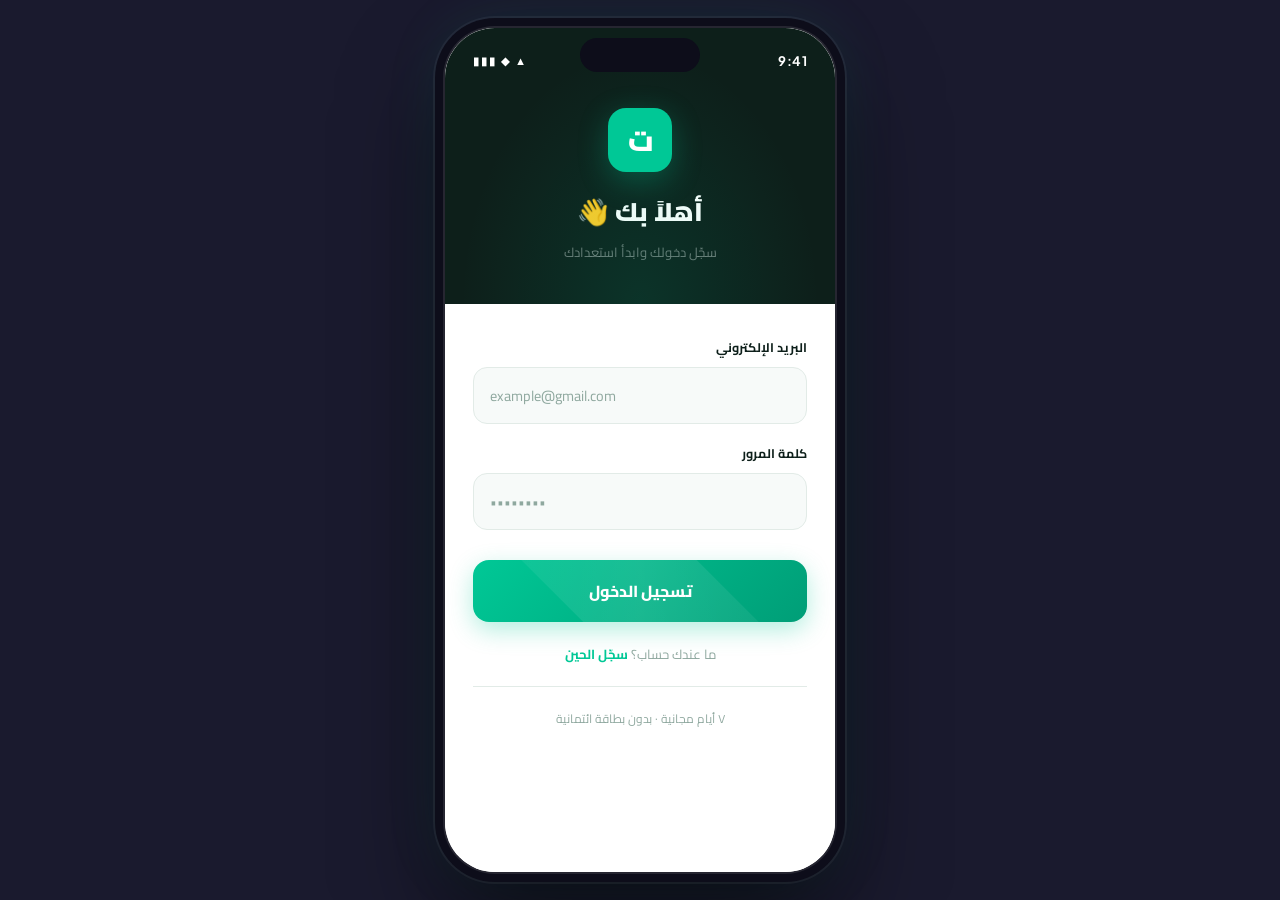
==== login.html @ 350758dd "Initial commit - Tahsili App Prototype" ====
<!DOCTYPE html>
<html lang="ar" dir="rtl">
<head>
<meta charset="UTF-8">
<meta name="viewport" content="width=device-width, initial-scale=1.0, maximum-scale=1.0">
<title>تحصيلي — UI Prototype</title>
<link href="https://fonts.googleapis.com/css2?family=Cairo:wght@300;400;500;600;700;800;900&family=Plus+Jakarta+Sans:wght@500;600;700;800&display=swap" rel="stylesheet">
<link rel="stylesheet" href="style.css">
</head>
<body>
<div class="phone-frame">
  <div class="dynamic-island"></div>
  <!-- ════════ SCREEN: LOGIN ════════ -->
  <div class="screen active" id="login">
    <div class="status-bar dark">
      <span class="status-time">9:41</span>
      <span class="status-icons">▲ ◆ ▮▮▮</span>
    </div>
    <div class="screen-body" style="padding-top:0;">
      <div class="login-top">
        <div class="login-icon">ت</div>
        <div class="login-title">أهلاً بك 👋</div>
        <div class="login-sub">سجّل دخولك وابدأ استعدادك</div>
      </div>
      <div class="login-form">
        <div class="form-group">
          <label class="form-label">البريد الإلكتروني</label>
          <input class="form-input" type="email" placeholder="example@gmail.com" dir="ltr">
        </div>
        <div class="form-group">
          <label class="form-label">كلمة المرور</label>
          <input class="form-input" type="password" placeholder="••••••••" dir="ltr">
        </div>
        <button class="btn-main" onclick="handleLogin()">تسجيل الدخول</button>
        <div class="login-switch">
          ما عندك حساب؟ <a onclick="goTo('onboarding')">سجّل الحين</a>
        </div>
        <div class="divider"></div>
        <div style="text-align:center; font-size:0.75rem; color:var(--ink-l);">
          ٧ أيام مجانية · بدون بطاقة ائتمانية
        </div>
      </div>
    </div>
  </div>
</div>
<script src="app.js"></script>
</body>
</html>
---- style.css ----
/* ══════════════════════════════
   VARIABLES & RESET
══════════════════════════════ */
:root {
  --g:      #00C896;
  --g-dark: #009E77;
  --g-lt:   #E6FAF5;
  --g-mid:  #B3F0E0;
  --ink:    #0D1F1A;
  --ink-m:  #3D5A52;
  --ink-l:  #8FA89F;
  --white:  #FFFFFF;
  --bg:     #F7FAF9;
  --card:   #FFFFFF;
  --border: #E2EBE7;
  --gray:   #F0F4F2;
  --red:    #FF3B30;
  --red-lt: #FFF0EF;
  --orange: #FF9500;
}

*, *::before, *::after { margin:0; padding:0; box-sizing:border-box; -webkit-tap-highlight-color: transparent; }

body {
  font-family: 'Cairo', sans-serif;
  background: #1a1a2e;
  display: flex;
  align-items: center;
  justify-content: center;
  min-height: 100vh;
  padding: 20px;
}

/* ══════════════════════════════
   PHONE FRAME
══════════════════════════════ */
.phone-frame {
  width: 390px;
  height: 844px;
  background: var(--white);
  border-radius: 50px;
  overflow: hidden;
  position: relative;
  box-shadow:
    0 0 0 2px rgba(255,255,255,0.1),
    0 0 0 10px #0d0d1a,
    0 0 0 12px rgba(255,255,255,0.05),
    0 50px 100px rgba(0,0,0,0.6),
    0 0 60px rgba(0,200,150,0.15);
}

/* Status bar */
.status-bar {
  height: 50px;
  background: transparent;
  display: flex;
  align-items: center;
  justify-content: space-between;
  padding: 14px 28px 0;
  position: absolute;
  top: 0; left: 0; right: 0;
  z-index: 100;
}

.status-bar.dark .status-time,
.status-bar.dark .status-icons { color: white; }

.status-bar.light .status-time,
.status-bar.light .status-icons { color: var(--ink); }

.status-time {
  font-family: 'Plus Jakarta Sans', sans-serif;
  font-size: 0.82rem;
  font-weight: 700;
  letter-spacing: 0.5px;
}

.status-icons {
  font-size: 0.7rem;
  font-weight: 600;
  letter-spacing: 2px;
}

/* Dynamic island */
.dynamic-island {
  width: 120px; height: 34px;
  background: #0d0d1a;
  border-radius: 20px;
  position: absolute;
  top: 10px; left: 50%; transform: translateX(-50%);
  z-index: 101;
}

/* ══════════════════════════════
   SCREEN SYSTEM
══════════════════════════════ */
.screen {
  position: absolute;
  inset: 0;
  display: none;
  flex-direction: column;
  opacity: 0;
  transition: opacity 0.3s ease;
  overflow: hidden;
}

.screen.active {
  display: flex;
  opacity: 1;
}

.screen-body {
  flex: 1;
  overflow-y: auto;
  overflow-x: hidden;
  scrollbar-width: none;
  -ms-overflow-style: none;
  padding: 50px 0 100px;
}

.screen-body::-webkit-scrollbar { display: none; }

/* ══════════════════════════════
   SCREEN 1: SPLASH
══════════════════════════════ */
#splash {
  background: var(--ink);
  align-items: center;
  justify-content: center;
}

#splash .status-bar { background: transparent; }

.splash-orb {
  position: absolute;
  width: 400px; height: 400px;
  border-radius: 50%;
  background: radial-gradient(circle, rgba(0,200,150,0.15) 0%, transparent 65%);
  top: 50%; left: 50%;
  transform: translate(-50%, -50%);
  animation: orbPulse 3s ease-in-out infinite;
}

@keyframes orbPulse {
  0%,100% { transform: translate(-50%,-50%) scale(1); }
  50% { transform: translate(-50%,-50%) scale(1.15); }
}

.splash-dots {
  position: absolute; inset: 0;
  background-image: radial-gradient(rgba(0,200,150,0.06) 1px, transparent 1px);
  background-size: 24px 24px;
}

.splash-content {
  position: relative;
  z-index: 2;
  text-align: center;
  animation: splashIn 1s cubic-bezier(.16,1,.3,1) both;
}

@keyframes splashIn {
  from { opacity:0; transform: translateY(30px) scale(0.9); }
  to   { opacity:1; transform: translateY(0) scale(1); }
}

.splash-icon {
  width: 100px; height: 100px;
  background: var(--g);
  border-radius: 28px;
  display: flex; align-items: center; justify-content: center;
  margin: 0 auto 28px;
  font-size: 3rem; font-weight: 900; color: white;
  box-shadow: 0 0 60px rgba(0,200,150,0.4), 0 20px 40px rgba(0,0,0,0.3);
  position: relative;
}

.splash-icon::before {
  content:'';
  position:absolute; inset:0; border-radius:28px;
  background: linear-gradient(145deg, rgba(255,255,255,0.25) 0%, transparent 50%);
}

.splash-name {
  font-size: 4rem; font-weight: 900; color: white; line-height: 1;
  margin-bottom: 6px; letter-spacing: -1px;
}

.splash-name em { color: var(--g); font-style: normal; }

.splash-en {
  font-family: 'Plus Jakarta Sans', sans-serif;
  font-size: 0.72rem; letter-spacing: 6px;
  color: rgba(255,255,255,0.25); font-weight: 600;
  margin-bottom: 48px;
}

.splash-loader {
  width: 48px; height: 3px;
  background: rgba(255,255,255,0.1);
  border-radius: 2px;
  margin: 0 auto;
  overflow: hidden;
}

.splash-loader-fill {
  height: 100%; background: var(--g); border-radius: 2px;
  animation: load 2s ease forwards;
}

@keyframes load {
  from { width: 0; }
  to   { width: 100%; }
}

/* ══════════════════════════════
   SCREEN 2: LOGIN
══════════════════════════════ */
#login { background: var(--white); }

.login-top {
  background: var(--ink);
  padding: 80px 32px 40px;
  text-align: center;
  position: relative;
  overflow: hidden;
}

.login-top::before {
  content:'';
  position:absolute; inset:0;
  background: radial-gradient(ellipse at 50% 100%, rgba(0,200,150,0.12) 0%, transparent 65%);
}

.login-icon {
  width: 64px; height: 64px;
  background: var(--g);
  border-radius: 18px;
  display: flex; align-items: center; justify-content: center;
  margin: 0 auto 16px;
  font-size: 1.8rem; font-weight: 900; color: white;
  position: relative;
  box-shadow: 0 8px 30px rgba(0,200,150,0.3);
}

.login-title { font-size: 1.6rem; font-weight: 900; color: white; margin-bottom: 4px; }
.login-sub { font-size: 0.82rem; color: rgba(255,255,255,0.4); font-weight: 400; }

.login-form { padding: 32px 28px; }

.form-group { margin-bottom: 18px; }

.form-label {
  font-size: 0.78rem; font-weight: 700; color: var(--ink);
  display: block; margin-bottom: 8px;
}

.form-input {
  width: 100%;
  padding: 14px 16px;
  border: 1.5px solid var(--border);
  border-radius: 14px;
  font-family: 'Cairo', sans-serif;
  font-size: 0.9rem;
  color: var(--ink);
  background: var(--bg);
  transition: border-color 0.2s;
  outline: none;
}

.form-input:focus { border-color: var(--g); background: white; }
.form-input::placeholder { color: var(--ink-l); }

.btn-main {
  width: 100%;
  padding: 16px;
  background: linear-gradient(135deg, var(--g) 0%, var(--g-dark) 100%);
  color: white;
  border: none;
  border-radius: 16px;
  font-family: 'Cairo', sans-serif;
  font-size: 1rem;
  font-weight: 800;
  cursor: pointer;
  margin-top: 12px;
  position: relative;
  overflow: hidden;
  box-shadow: 0 8px 25px rgba(0, 200, 150, 0.3);
  transition: all 0.3s cubic-bezier(0.175, 0.885, 0.32, 1.275);
}

.btn-main::after {
  content: '';
  position: absolute;
  top: -50%; left: -50%;
  width: 200%; height: 200%;
  background: linear-gradient(45deg, transparent, rgba(255,255,255,0.1), transparent);
  transform: rotate(45deg);
  transition: 0.5s;
}

.btn-main:hover {
  transform: translateY(-2px);
  box-shadow: 0 12px 30px rgba(0, 200, 150, 0.4);
}

.btn-main:hover::after {
  left: 120%;
}

.btn-main:active {
  transform: scale(0.96);
  box-shadow: 0 4px 15px rgba(0, 200, 150, 0.2);
}

.login-switch {
  text-align: center;
  margin-top: 20px;
  font-size: 0.82rem;
  color: var(--ink-l);
}

.login-switch a {
  color: var(--g);
  font-weight: 700;
  text-decoration: none;
  cursor: pointer;
}

/* ══════════════════════════════
   SCREEN 3: ONBOARDING
══════════════════════════════ */
#onboarding { background: var(--white); }

.ob-header {
  padding: 60px 28px 28px;
}

.ob-progress {
  display: flex; gap: 6px; margin-bottom: 32px;
}

.ob-prog-dot {
  height: 4px; border-radius: 2px; flex: 1;
  background: var(--border);
  transition: background 0.3s;
}

.ob-prog-dot.done { background: var(--g); }
.ob-prog-dot.active { background: var(--g); opacity: 0.5; }

.ob-step-label {
  font-family: 'Plus Jakarta Sans', sans-serif;
  font-size: 0.65rem; letter-spacing: 3px;
  color: var(--g); font-weight: 700; margin-bottom: 8px;
}

.ob-step-title {
  font-size: 1.6rem; font-weight: 900; color: var(--ink); line-height: 1.2;
}

.ob-body { padding: 0 28px 100px; }

.ob-option {
  background: var(--bg);
  border-radius: 16px;
  padding: 16px 20px;
  margin-bottom: 12px;
  display: flex; align-items: center; gap: 14px;
  border: 2px solid transparent;
  cursor: pointer;
  transition: all 0.2s;
}

.ob-option:hover { border-color: var(--g-mid); }

.ob-option.selected {
  background: var(--g-lt);
  border-color: var(--g);
}

.ob-option-radio {
  width: 22px; height: 22px;
  border-radius: 50%;
  border: 2px solid var(--border);
  flex-shrink: 0;
  display: flex; align-items: center; justify-content: center;
  transition: all 0.2s;
}

.ob-option.selected .ob-option-radio {
  background: var(--g);
  border-color: var(--g);
}

.ob-option.selected .ob-option-radio::after {
  content: '✓';
  color: white;
  font-size: 0.65rem;
  font-weight: 900;
}

.ob-option-text { flex: 1; }

.ob-option-main {
  font-size: 0.95rem; font-weight: 700; color: var(--ink);
}

.ob-option-sub {
  font-size: 0.75rem; color: var(--ink-l); font-weight: 400; margin-top: 2px;
}

.ob-option.selected .ob-option-main { color: var(--g-dark); }

.ob-option.disabled {
  opacity: 0.8;
  cursor: not-allowed;
  background: #f5f5f5;
  border-color: #eee;
  pointer-events: none;
}

.ob-option.disabled .ob-option-main {
  color: #888;
  display: flex;
  align-items: center;
  gap: 8px;
}

.ob-option.disabled .ob-option-sub {
  color: #aaa;
}

.ob-option.disabled .ob-option-radio {
  background: #eee;
  border-color: #ddd;
}

.coming-badge {
  font-size: 0.65rem;
  background: #eee;
  color: #888;
  padding: 2px 8px;
  border-radius: 6px;
  font-weight: 700;
}

/* Date input */
.date-input {
  width: 100%;
  padding: 16px 20px;
  border: 2px solid var(--border);
  border-radius: 16px;
  font-family: 'Cairo', sans-serif;
  font-size: 1rem;
  color: var(--ink);
  background: var(--bg);
  outline: none;
  margin-bottom: 12px;
}

.date-input:focus { border-color: var(--g); background: white; }

/* Questions slider */
.slider-wrap { padding: 8px 0; }

.slider-value {
  text-align: center; margin-bottom: 16px;
}

.slider-num {
  font-size: 3rem; font-weight: 900; color: var(--g); line-height: 1;
}

.slider-label { font-size: 0.8rem; color: var(--ink-l); margin-top: 4px; }

input[type=range] {
  width: 100%;
  -webkit-appearance: none;
  height: 6px;
  border-radius: 3px;
  background: var(--border);
  outline: none;
}

input[type=range]::-webkit-slider-thumb {
  -webkit-appearance: none;
  width: 26px; height: 26px;
  border-radius: 50%;
  background: var(--g);
  cursor: pointer;
  border: 3px solid white;
  box-shadow: 0 4px 12px rgba(0,200,150,0.4);
}

.slider-hints {
  display: flex; justify-content: space-between;
  margin-top: 10px;
  font-size: 0.7rem; color: var(--ink-l);
}

/* Time picker */
.time-options {
  display: grid; grid-template-columns: 1fr 1fr;
  gap: 10px;
}

.time-opt {
  background: var(--bg);
  border-radius: 14px;
  padding: 14px;
  text-align: center;
  border: 2px solid transparent;
  cursor: pointer;
  transition: all 0.2s;
}

.time-opt.selected {
  background: var(--g-lt);
  border-color: var(--g);
}

.time-opt-time {
  font-size: 1.1rem; font-weight: 800; color: var(--ink);
}

.time-opt.selected .time-opt-time { color: var(--g-dark); }

.time-opt-label {
  font-size: 0.7rem; color: var(--ink-l); margin-top: 2px;
}

/* OB Footer */
.ob-footer {
  position: absolute;
  bottom: 0; left: 0; right: 0;
  padding: 16px 28px 32px;
  background: white;
  border-top: 1px solid var(--border);
}

.ob-footer-btns { display: flex; gap: 12px; }

.btn-back {
  padding: 14px 20px;
  background: transparent;
  border: 1.5px solid var(--border);
  border-radius: 14px;
  font-family: 'Cairo', sans-serif;
  font-size: 0.9rem;
  font-weight: 700;
  color: var(--ink-m);
  cursor: pointer;
  transition: all 0.2s;
}

.btn-next {
  flex: 1;
  padding: 14px;
  background: var(--g);
  border: none;
  border-radius: 14px;
  font-family: 'Cairo', sans-serif;
  font-size: 0.95rem;
  font-weight: 800;
  color: white;
  cursor: pointer;
  box-shadow: 0 6px 20px rgba(0,200,150,0.3);
  transition: all 0.2s;
}

.btn-next:active { transform: scale(0.98); }

/* ══════════════════════════════
   SCREEN 4: HOME
══════════════════════════════ */
#home { background: var(--bg); }

.home-header {
  background: var(--ink);
  padding: 60px 24px 24px;
  position: relative;
  overflow: hidden;
}

.home-header::before {
  content:'';
  position:absolute; inset:0;
  background: radial-gradient(ellipse at 80% 50%, rgba(0,200,150,0.1) 0%, transparent 65%);
}

.home-header-top {
  display: flex; align-items: center; justify-content: space-between;
  position: relative;
}

.home-greeting { font-size: 0.75rem; color: rgba(255,255,255,0.4); margin-bottom: 2px; }
.home-name { font-size: 1.1rem; font-weight: 800; color: white; }

.home-avatar {
  width: 40px; height: 40px;
  border-radius: 50%;
  background: var(--g);
  display: flex; align-items: center; justify-content: center;
  font-size: 0.85rem; font-weight: 800; color: white;
  box-shadow: 0 4px 12px rgba(0,200,150,0.3);
}

.home-countdown {
  margin-top: 20px;
  background: rgba(255,255,255,0.06);
  border: 1px solid rgba(255,255,255,0.08);
  border-radius: 20px;
  padding: 20px;
  display: flex; align-items: center; justify-content: space-between;
  position: relative;
}

.hc-left {}
.hc-days { font-size: 3.5rem; font-weight: 900; color: var(--g); line-height: 1; }
.hc-label { font-size: 0.75rem; color: rgba(255,255,255,0.4); margin-top: 2px; }

.hc-right { text-align: left; }
.hc-subject { font-size: 0.7rem; color: rgba(255,255,255,0.3); margin-bottom: 4px; }
.hc-subject-name { font-size: 0.9rem; font-weight: 800; color: white; }

.home-body { padding: 20px 20px 100px; }

.section-hd {
  font-size: 0.82rem; font-weight: 800; color: var(--ink);
  margin-bottom: 14px; margin-top: 8px;
}

/* Streak */
.streak-bar {
  background: white;
  border-radius: 16px;
  padding: 16px 20px;
  display: flex; align-items: center; gap: 14px;
  margin-bottom: 16px;
  border: 1px solid var(--border);
}

.streak-fire { font-size: 1.6rem; }

.streak-info { flex: 1; }
.streak-num { font-size: 1.2rem; font-weight: 900; color: var(--orange); }
.streak-label { font-size: 0.72rem; color: var(--ink-l); }

.streak-days {
  display: flex; gap: 6px;
}

.streak-day {
  width: 28px; height: 28px;
  border-radius: 8px;
  background: var(--bg);
  display: flex; align-items: center; justify-content: center;
  font-size: 0.55rem; font-weight: 700; color: var(--ink-l);
}

.streak-day.done { background: var(--g); color: white; }
.streak-day.today { background: var(--g-lt); border: 1.5px solid var(--g); color: var(--g-dark); }

/* Task card */
.task-card {
  background: white;
  border-radius: 20px;
  padding: 20px;
  margin-bottom: 14px;
  border: 1px solid var(--border);
}

.task-header {
  display: flex; align-items: center; justify-content: space-between;
  margin-bottom: 14px;
}

.task-title { font-size: 1rem; font-weight: 800; color: var(--ink); }

.task-badge {
  font-size: 0.65rem; font-weight: 700;
  padding: 4px 10px; border-radius: 20px;
}

.badge-green { background: var(--g-lt); color: var(--g-dark); }
.badge-red { background: var(--red-lt); color: var(--red); }

.task-subjects { display: flex; flex-direction: column; gap: 10px; margin-bottom: 16px; }

.task-subject {
  display: flex; align-items: center; gap: 12px;
}

.task-subj-dot {
  width: 8px; height: 8px; border-radius: 50%;
  flex-shrink: 0;
}

.task-subj-name { flex: 1; font-size: 0.85rem; font-weight: 600; color: var(--ink); }

.task-subj-count {
  font-size: 0.72rem; font-weight: 700;
  padding: 3px 10px; border-radius: 10px;
}

.task-btn {
  width: 100%;
  padding: 14px;
  background: linear-gradient(135deg, var(--g) 0%, var(--g-dark) 100%);
  border: none;
  border-radius: 16px;
  font-family: 'Cairo', sans-serif;
  font-size: 0.95rem; font-weight: 800;
  color: white; cursor: pointer;
  position: relative;
  overflow: hidden;
  box-shadow: 0 8px 25px rgba(0, 200, 150, 0.25);
  transition: all 0.3s cubic-bezier(0.175, 0.885, 0.32, 1.275);
}

.task-btn::after {
  content: '';
  position: absolute;
  top: -50%; left: -50%;
  width: 200%; height: 200%;
  background: linear-gradient(45deg, transparent, rgba(255,255,255,0.1), transparent);
  transform: rotate(45deg);
  transition: 0.5s;
}

.task-btn:hover {
  transform: translateY(-2px);
  box-shadow: 0 12px 30px rgba(0, 200, 150, 0.35);
}

.task-btn:hover::after {
  left: 120%;
}

.task-btn:active { transform: scale(0.96); }

/* Stats row */
.stats-row {
  display: grid; grid-template-columns: 1fr 1fr 1fr;
  gap: 12px; margin-bottom: 24px;
}

.stat-card {
  background: white;
  border-radius: 20px;
  padding: 18px 10px;
  text-align: center;
  border: 1px solid var(--border);
  box-shadow: 0 4px 15px rgba(0,0,0,0.02);
}

.stat-num { font-size: 1.5rem; font-weight: 900; color: var(--ink); line-height: 1.1; margin-bottom: 4px; }
.stat-num.g { color: var(--g); }
.stat-num.r { color: var(--red); }
.stat-label { font-size: 0.65rem; color: var(--ink-l); font-weight: 600; }

/* ══════════════════════════════
   SCREEN 5: SESSION
══════════════════════════════ */
#session { background: var(--white); }

.session-header {
  padding: 60px 24px 20px;
  border-bottom: 1px solid var(--border);
}

.session-top {
  display: flex; align-items: center; gap: 12px; margin-bottom: 14px;
}

.btn-close {
  width: 36px; height: 36px;
  border-radius: 10px;
  background: var(--gray);
  border: none; cursor: pointer;
  display: flex; align-items: center; justify-content: center;
  font-size: 1rem; color: var(--ink-m);
}

.session-counter {
  font-size: 0.8rem; font-weight: 700; color: var(--ink-m); flex: 1;
  font-family: 'Plus Jakarta Sans', sans-serif;
}

.session-subject {
  background: var(--g-lt);
  color: var(--g-dark);
  font-size: 0.7rem; font-weight: 700;
  padding: 5px 12px; border-radius: 20px;
}

.session-prog-bar {
  height: 6px; background: var(--border); border-radius: 3px; overflow: hidden;
}

.session-prog-fill {
  height: 100%; background: var(--g); border-radius: 3px;
  transition: width 0.4s ease;
}

.session-body { padding: 24px; }

.question-card {
  background: var(--bg);
  border-radius: 20px;
  padding: 24px;
  margin-bottom: 24px;
}

.q-tag {
  font-size: 0.65rem; font-weight: 700; color: var(--ink-l);
  letter-spacing: 2px; margin-bottom: 12px;
  font-family: 'Plus Jakarta Sans', sans-serif;
}

.q-text {
  font-size: 1rem; font-weight: 700; color: var(--ink); line-height: 1.6;
}

.options { display: flex; flex-direction: column; gap: 10px; margin-bottom: 20px; }

.option {
  background: var(--bg);
  border: 2px solid var(--border);
  border-radius: 14px;
  padding: 14px 18px;
  display: flex; align-items: center; gap: 14px;
  cursor: pointer;
  transition: all 0.2s;
}

.option:hover { border-color: var(--g-mid); }

.option.correct { background: var(--g-lt); border-color: var(--g); }
.option.wrong { background: var(--red-lt); border-color: var(--red); }
.option.disabled { pointer-events: none; }

.option-letter {
  width: 32px; height: 32px;
  border-radius: 10px;
  background: white;
  border: 1px solid var(--border);
  display: flex; align-items: center; justify-content: center;
  font-size: 0.85rem; font-weight: 800; color: var(--ink-m);
  transition: all 0.2s;
}

.option.correct .option-letter { background: var(--g); border-color: var(--g); color: white; }
.option.wrong .option-letter { background: var(--red); border-color: var(--red); color: white; }

.option-text { font-size: 0.95rem; font-weight: 700; color: var(--ink); }

.explanation {
  background: var(--gray);
  border-radius: 16px;
  padding: 16px 20px;
  margin-top: 10px;
  margin-bottom: 24px;
  display: none;
}

.exp-title { font-size: 0.8rem; font-weight: 800; color: var(--ink); margin-bottom: 6px; }
.exp-text { font-size: 0.85rem; color: var(--ink-m); line-height: 1.6; }

.btn-next-q {
  width: 100%;
  padding: 16px;
  background: linear-gradient(135deg, var(--g) 0%, var(--g-dark) 100%);
  border: none;
  border-radius: 16px;
  font-family: 'Cairo', sans-serif;
  font-size: 1rem;
  font-weight: 800;
  color: white;
  cursor: pointer;
  position: relative;
  overflow: hidden;
  display: none;
  box-shadow: 0 8px 25px rgba(0, 200, 150, 0.25);
  transition: all 0.3s cubic-bezier(0.175, 0.885, 0.32, 1.275);
}

.btn-next-q::after {
  content: '';
  position: absolute;
  top: -50%; left: -50%;
  width: 200%; height: 200%;
  background: linear-gradient(45deg, transparent, rgba(255,255,255,0.1), transparent);
  transform: rotate(45deg);
  transition: 0.5s;
}

.btn-next-q:hover {
  transform: translateY(-2px);
  box-shadow: 0 12px 30px rgba(0, 200, 150, 0.35);
}

.btn-next-q:hover::after {
  left: 120%;
}

.btn-next-q:active { transform: scale(0.96); }
.btn-next-q.show { display: block; animation: slideUpFade 0.4s ease forwards; }

/* Subject Selection Screen */
.session-selector {
  padding: 24px;
  display: flex;
  flex-direction: column;
  gap: 24px;
}

.selector-title {
  font-size: 1.4rem;
  font-weight: 900;
  color: var(--ink);
  line-height: 1.2;
}

.selector-subtitle {
  font-size: 0.9rem;
  color: var(--ink-l);
  margin-top: 4px;
}

.subject-grid {
  display: grid;
  grid-template-columns: 1fr 1fr;
  gap: 16px;
}

.subject-card {
  background: white;
  border-radius: 24px;
  padding: 20px;
  border: 1px solid var(--border);
  display: flex;
  flex-direction: column;
  gap: 12px;
  cursor: pointer;
  transition: all 0.2s cubic-bezier(0.175, 0.885, 0.32, 1.275);
  position: relative;
  overflow: hidden;
}

.subject-card:hover {
  transform: translateY(-5px);
  border-color: var(--g);
  box-shadow: 0 10px 25px rgba(0, 200, 150, 0.1);
}

.subject-card:active {
  transform: scale(0.95);
}

.subject-card.special {
  grid-column: span 2;
  background: var(--ink);
  border-color: var(--ink);
  color: white;
  flex-direction: row;
  align-items: center;
  justify-content: space-between;
}

.subject-card.special .subject-info .subject-name {
  color: white;
}

.subject-card.special .subject-icon-wrap {
  background: rgba(0, 200, 150, 0.2);
  color: var(--g);
}

.subject-icon-wrap {
  width: 48px;
  height: 48px;
  border-radius: 14px;
  display: flex;
  align-items: center;
  justify-content: center;
  font-size: 1.2rem;
}

.bg-math { background: #E8F2FF; color: #4F8EF7; }
.bg-physics { background: #FFF4E6; color: #FF9500; }
.bg-chem { background: #E6FAF5; color: #00C896; }
.bg-bio { background: #FEEDEF; color: #FF3B30; }

.subject-name {
  font-size: 1rem;
  font-weight: 800;
  color: var(--ink);
}

.subject-stat {
  font-size: 0.75rem;
  color: var(--ink-l);
  font-weight: 600;
}

.subject-card.special .subject-stat {
  color: rgba(255, 255, 255, 0.5);
}

.subject-arrow {
  width: 32px;
  height: 32px;
  border-radius: 50%;
  background: rgba(255, 255, 255, 0.1);
  display: flex;
  align-items: center;
  justify-content: center;
  color: white;
}

/* ══════════════════════════════
   SCREEN 6: RESULT
══════════════════════════════ */
#result { background: var(--white); }

.result-header {
  background: var(--ink);
  padding: 60px 24px 36px;
  text-align: center;
  position: relative; overflow: hidden;
}

.result-header::before {
  content:'';
  position:absolute; inset:0;
  background: radial-gradient(ellipse at 50% 100%, rgba(0,200,150,0.15) 0%, transparent 60%);
}

.result-ring {
  width: 110px; height: 110px;
  border-radius: 50%;
  border: 4px solid var(--g);
  background: rgba(0,200,150,0.1);
  display: flex; flex-direction: column;
  align-items: center; justify-content: center;
  margin: 0 auto 20px;
  position: relative;
  box-shadow: 0 0 40px rgba(0,200,150,0.2);
}

.result-ring::before {
  content:'';
  position:absolute; inset:-10px; border-radius:50%;
  border: 1px solid rgba(0,200,150,0.15);
}

.result-score { font-size: 2.2rem; font-weight: 900; color: var(--g); line-height: 1; }
.result-total { font-size: 0.72rem; color: rgba(255,255,255,0.4); font-weight: 600; margin-top: 2px; }

.result-title { font-size: 1.3rem; font-weight: 900; color: white; margin-bottom: 4px; }
.result-sub { font-size: 0.8rem; color: rgba(255,255,255,0.4); }

.result-body { padding: 24px 24px 100px; }

.result-section { margin-bottom: 24px; }

.result-section-title {
  font-size: 0.8rem; font-weight: 800; color: var(--ink);
  margin-bottom: 14px; display: flex; align-items: center; gap: 8px;
}

/* Bars */
.result-bars { display: flex; flex-direction: column; gap: 14px; }

.result-bar-row { display: flex; flex-direction: column; gap: 7px; }

.rbar-top { display: flex; justify-content: space-between; align-items: center; }

.rbar-name { font-size: 0.85rem; font-weight: 700; color: var(--ink); }
.rbar-pct { font-size: 0.85rem; font-weight: 800; color: var(--g); }
.rbar-pct.low { color: var(--red); }

.rbar-track {
  height: 8px; background: var(--border); border-radius: 4px; overflow: hidden;
}

.rbar-fill {
  height: 100%; border-radius: 4px;
  background: linear-gradient(90deg, var(--g-dark), var(--g));
}

.rbar-fill.low { background: linear-gradient(90deg, #cc2200, var(--red)); }

/* Alert */
.result-alert {
  background: var(--red-lt);
  border-radius: 14px;
  padding: 14px 18px;
  display: flex; gap: 10px; align-items: flex-start;
}

.alert-icon { font-size: 1.1rem; flex-shrink: 0; }
.alert-text { font-size: 0.82rem; color: var(--red); font-weight: 600; line-height: 1.5; }

/* Coming soon card */
.coming-card {
  background: var(--gray);
  border-radius: 16px;
  padding: 20px;
  text-align: center;
  border: 2px dashed var(--border);
}

.coming-icon { font-size: 1.8rem; margin-bottom: 8px; }
.coming-title { font-size: 0.9rem; font-weight: 800; color: var(--ink-l); margin-bottom: 4px; }
.coming-sub { font-size: 0.75rem; color: var(--ink-l); }

.coming-btn {
  margin-top: 12px;
  padding: 10px 20px;
  background: white;
  border: 1.5px solid var(--border);
  border-radius: 10px;
  font-family: 'Cairo', sans-serif;
  font-size: 0.78rem; font-weight: 700; color: var(--ink-m);
  cursor: pointer;
}

/* Result btns */
.result-btns { display: flex; flex-direction: column; gap: 10px; }

.btn-mistakes {
  width: 100%;
  padding: 14px;
  background: white;
  border: 1.5px solid var(--border);
  border-radius: 14px;
  font-family: 'Cairo', sans-serif;
  font-size: 0.9rem; font-weight: 700; color: var(--ink-m);
  cursor: pointer;
  transition: all 0.2s;
}

.btn-home {
  width: 100%;
  padding: 14px;
  background: var(--g);
  border: none;
  border-radius: 14px;
  font-family: 'Cairo', sans-serif;
  font-size: 0.9rem; font-weight: 800; color: white;
  cursor: pointer;
  box-shadow: 0 6px 20px rgba(0,200,150,0.25);
}

/* ══════════════════════════════
   SCREEN 7: PROGRESS
══════════════════════════════ */
#progress-screen { background: var(--bg); }

.progress-header {
  background: var(--white);
  padding: 60px 24px 20px;
  border-bottom: 1px solid var(--border);
}

.progress-header-title { font-size: 1.3rem; font-weight: 900; color: var(--ink); }
.progress-header-sub { font-size: 0.8rem; color: var(--ink-l); margin-top: 4px; }

.progress-body { padding: 20px 20px 100px; }

.prog-card {
  background: white;
  border-radius: 20px;
  padding: 20px;
  margin-bottom: 14px;
  border: 1px solid var(--border);
}

.prog-card-title {
  font-size: 0.72rem; font-weight: 700; color: var(--ink-l);
  letter-spacing: 2px; margin-bottom: 16px;
  font-family: 'Plus Jakarta Sans', sans-serif;
}

/* Weekly */
.weekly-row {
  display: flex; gap: 6px; justify-content: space-between;
}

.week-day {
  flex: 1; display: flex; flex-direction: column; align-items: center; gap: 6px;
}

.week-day-name { font-size: 0.6rem; color: var(--ink-l); font-weight: 600; }

.week-day-circle {
  width: 32px; height: 32px;
  border-radius: 50%;
  display: flex; align-items: center; justify-content: center;
  font-size: 0.7rem;
}

.wdc-done { background: var(--g); color: white; }
.wdc-miss { background: var(--red-lt); color: var(--red); }
.wdc-today { background: var(--g-lt); border: 2px solid var(--g); color: var(--g-dark); }
.wdc-future { background: var(--gray); color: var(--ink-l); }

/* Subject progress */
.subj-list { display: flex; flex-direction: column; gap: 16px; }

.subj-row {}

.subj-top {
  display: flex; justify-content: space-between; align-items: center;
  margin-bottom: 8px;
}

.subj-info { display: flex; align-items: center; gap: 8px; }

.subj-dot {
  width: 10px; height: 10px; border-radius: 50%;
}

.subj-name { font-size: 0.88rem; font-weight: 700; color: var(--ink); }
.subj-count { font-size: 0.72rem; color: var(--ink-l); }

.subj-pct { font-size: 0.88rem; font-weight: 800; color: var(--g); }
.subj-pct.low { color: var(--red); }

.subj-track {
  height: 8px; background: var(--border); border-radius: 4px; overflow: hidden;
}

.subj-bar {
  height: 100%; border-radius: 4px;
  background: linear-gradient(90deg, var(--g-dark), var(--g));
}

.subj-bar.low { background: linear-gradient(90deg, #cc2200, var(--red)); }

/* ══════════════════════════════
   SCREEN 8: SETTINGS
══════════════════════════════ */
#settings { background: var(--bg); }

.settings-header {
  background: white;
  padding: 60px 24px 20px;
  border-bottom: 1px solid var(--border);
}

.settings-title { font-size: 1.3rem; font-weight: 900; color: var(--ink); }

.settings-body { padding: 20px 20px 100px; }

.settings-section { margin-bottom: 24px; }

.settings-section-label {
  font-size: 0.65rem; font-weight: 700; color: var(--ink-l);
  letter-spacing: 3px; margin-bottom: 10px;
  font-family: 'Plus Jakarta Sans', sans-serif;
}

.settings-card {
  background: white;
  border-radius: 18px;
  overflow: hidden;
  border: 1px solid var(--border);
}

.settings-row {
  display: flex; align-items: center; gap: 14px;
  padding: 16px 20px;
  border-bottom: 1px solid var(--border);
  cursor: pointer;
  transition: background 0.15s;
}

.settings-row:hover { background: var(--bg); }
.settings-row:last-child { border-bottom: none; }

.settings-icon {
  width: 36px; height: 36px;
  border-radius: 10px;
  background: var(--g-lt);
  display: flex; align-items: center; justify-content: center;
  font-size: 1rem; flex-shrink: 0;
}

.settings-icon.red { background: var(--red-lt); }
.settings-icon.gray { background: var(--gray); }

.settings-info { flex: 1; }
.settings-name { font-size: 0.9rem; font-weight: 700; color: var(--ink); }
.settings-sub { font-size: 0.72rem; color: var(--ink-l); margin-top: 2px; }

.settings-arrow { color: var(--ink-l); font-size: 0.8rem; }

/* Toggle */
.toggle {
  width: 44px; height: 26px;
  border-radius: 13px;
  background: var(--g);
  position: relative;
  cursor: pointer;
  flex-shrink: 0;
}

.toggle::after {
  content: '';
  width: 20px; height: 20px;
  border-radius: 50%;
  background: white;
  position: absolute;
  top: 3px; left: 21px;
  transition: left 0.2s;
  box-shadow: 0 2px 6px rgba(0,0,0,0.2);
}

.toggle.off { background: var(--border); }
.toggle.off::after { left: 3px; }

/* Subscription card */
.sub-card {
  background: var(--ink);
  border-radius: 18px;
  padding: 20px;
  margin-bottom: 24px;
  position: relative; overflow: hidden;
}

.sub-card::before {
  content:'';
  position:absolute; top:-30px; left:-30px;
  width:120px; height:120px;
  background: radial-gradient(circle, rgba(0,200,150,0.15) 0%, transparent 70%);
  border-radius: 50%;
}

.sub-badge {
  display: inline-block;
  background: rgba(0,200,150,0.2);
  color: var(--g);
  font-size: 0.65rem; font-weight: 700;
  padding: 4px 10px; border-radius: 20px;
  margin-bottom: 12px;
}
.sub-badge.trial {
  background: #3a3a3a;
  color: #fff;
  border: 1px solid rgba(255,255,255,0.2);
}

.sub-title { font-size: 1rem; font-weight: 800; color: white; margin-bottom: 4px; }
.sub-price { font-size: 1.8rem; font-weight: 900; color: var(--g); }
.sub-period { font-size: 0.75rem; color: rgba(255,255,255,0.4); }

.sub-expires { font-size: 0.75rem; color: rgba(255,255,255,0.3); margin-top: 12px; }

/* ══════════════════════════════
   SCREEN 9: COMING SOON
══════════════════════════════ */
#coming { background: var(--white); }

.coming-header {
  background: var(--ink);
  padding: 60px 24px 40px;
  text-align: center;
  position: relative; overflow: hidden;
}

.coming-header::before {
  content:'';
  position:absolute; inset:0;
  background: radial-gradient(ellipse at 50% 100%, rgba(0,200,150,0.1) 0%, transparent 60%);
}

.coming-trophy {
  font-size: 4rem; margin-bottom: 16px; position: relative;
}

.coming-header-title { font-size: 1.6rem; font-weight: 900; color: white; margin-bottom: 6px; }
.coming-header-sub { font-size: 0.85rem; color: rgba(255,255,255,0.4); }

.coming-body { padding: 32px 24px 100px; }

.coming-features { display: flex; flex-direction: column; gap: 14px; margin-bottom: 32px; }

.coming-feat {
  background: var(--bg);
  border-radius: 16px;
  padding: 18px 20px;
  display: flex; gap: 14px; align-items: flex-start;
  border: 1px solid var(--border);
}

.cf-icon {
  width: 40px; height: 40px;
  border-radius: 12px;
  background: var(--g-lt);
  display: flex; align-items: center; justify-content: center;
  font-size: 1.1rem; flex-shrink: 0;
}

.cf-title { font-size: 0.9rem; font-weight: 800; color: var(--ink); margin-bottom: 4px; }
.cf-desc { font-size: 0.78rem; color: var(--ink-l); line-height: 1.5; }

.coming-notify {
  background: var(--ink);
  border-radius: 18px;
  padding: 24px;
  text-align: center;
}

.cn-title { font-size: 1rem; font-weight: 800; color: white; margin-bottom: 6px; }
.cn-sub { font-size: 0.8rem; color: rgba(255,255,255,0.4); margin-bottom: 20px; }

.cn-input-row { display: flex; gap: 10px; }

.cn-input {
  flex: 1;
  padding: 12px 16px;
  background: rgba(255,255,255,0.08);
  border: 1px solid rgba(255,255,255,0.1);
  border-radius: 12px;
  font-family: 'Cairo', sans-serif;
  font-size: 0.85rem; color: white;
  outline: none;
}

.cn-input::placeholder { color: rgba(255,255,255,0.25); }
.cn-input:focus { border-color: var(--g); }

.cn-btn {
  padding: 12px 16px;
  background: var(--g);
  border: none; border-radius: 12px;
  font-family: 'Cairo', sans-serif;
  font-size: 0.82rem; font-weight: 800; color: white;
  cursor: pointer;
  white-space: nowrap;
}

/* ══════════════════════════════
   BOTTOM NAVBAR
══════════════════════════════ */
.navbar {
  position: absolute;
  bottom: 0; left: 0; right: 0;
  background: var(--ink);
  border-top: 1px solid var(--border);
  display: flex;
  padding: 8px 12px 28px;
  z-index: 50;
  gap: 4px;
}

.nav-item {
  flex: 1;
  display: flex; flex-direction: column;
  align-items: center; gap: 4px;
  cursor: pointer;
  padding: 10px 4px;
  border-radius: 18px;
  transition: all 0.25s cubic-bezier(0.175, 0.885, 0.32, 1.275);
  position: relative;
}

.nav-item:hover { background: rgba(0, 200, 150, 0.08); }

.nav-active-pill {
  position: absolute;
  inset: 6px 4px;
  background: rgba(0, 200, 150, 0.12);
  border-radius: 14px;
  opacity: 0;
  transition: opacity 0.25s;
  z-index: 0;
}

.nav-item.active .nav-active-pill { opacity: 1; }

.nav-icon { 
  display: flex; align-items: center; justify-content: center;
  position: relative;
  z-index: 1;
  transition: transform 0.25s;
  color: #8FA89F;
}

.nav-item.active .nav-icon { 
  transform: translateY(-2px); 
  color: #00C896;
}

.nav-icon svg { width: 22px; height: 22px; stroke: #8FA89F; }
.nav-item.active .nav-icon svg { stroke: #00C896; }

.nav-label {
  font-size: 0.58rem; font-weight: 600; color: var(--ink-l);
  white-space: nowrap;
  position: relative;
  z-index: 1;
  transition: color 0.25s;
}

.nav-item.active .nav-label { color: var(--g); }

.nav-active-dot {
  width: 3px; height: 3px; border-radius: 50%; background: var(--g);
  position: absolute; bottom: 2px;
  opacity: 0;
  transition: opacity 0.25s;
}

.nav-item.active .nav-active-dot { opacity: 1; }

.nav-item.disabled {
  opacity: 0.4;
  cursor: not-allowed;
  pointer-events: none;
}

.coming-soon-tag {
  font-size: 0.42rem;
  background: rgba(0, 200, 150, 0.15);
  color: var(--g);
  padding: 2px 6px;
  border-radius: 6px;
  font-weight: 800;
  border: 1px solid rgba(0, 200, 150, 0.2);
  margin-bottom: 2px;
}

/* ══════════════════════════════
   MISC UTILITIES
══════════════════════════════ */
.divider {
  height: 1px; background: var(--border);
  margin: 20px 0;
}

.text-center { text-align: center; }
.mt-8 { margin-top: 8px; }
.mt-16 { margin-top: 16px; }

/* Screen transition */
.screen-enter {
  animation: screenIn 0.3s cubic-bezier(.16,1,.3,1);
}

@keyframes screenIn {
  from { opacity:0; transform: translateX(-20px); }
  to   { opacity:1; transform: translateX(0); }
}
/* Premium Lock UI */
.premium-lock {
  position: relative;
  pointer-events: none;
}

.premium-lock-overlay {
  position: absolute;
  inset: 0;
  background: rgba(255, 255, 255, 0.75);
  backdrop-filter: blur(5px);
  display: flex;
  flex-direction: column;
  align-items: center;
  justify-content: center;
  z-index: 20;
  border-radius: inherit;
  text-align: center;
  padding: 10px;
}

.premium-lock-text {
  font-size: 0.78rem;
  font-weight: 800;
  color: var(--ink);
  margin-bottom: 4px;
}

.premium-lock-btn {
  font-size: 0.65rem;
  font-weight: 700;
  color: var(--g-dark);
  background: var(--g-lt);
  padding: 4px 10px;
  border-radius: 8px;
  border: 1px solid var(--g-mid);
}


.premium-hidden { display: none !important; }

/* Subject Locks */
.premium-subject.locked { position: relative; filter: grayscale(0.8); pointer-events: auto !important; }
.premium-subject.locked::after { content: ''; position: absolute; top: 12px; left: 12px; background: white url('data:image/svg+xml,%3Csvg xmlns=\"http://www.w3.org/2000/svg\" width=\"24\" height=\"24\" viewBox=\"0 0 24 24\" fill=\"none\" stroke=\"%238FA89F\" stroke-width=\"2.5\" stroke-linecap=\"round\" stroke-linejoin=\"round\"%3E%3Crect width=\"18\" height=\"11\" x=\"3\" y=\"11\" rx=\"2\" ry=\"2\"/%3E%3Cpath d=\"M7 11V7a5 5 0 0 1 10 0v4\"/%3E%3C/svg%3E') no-repeat center; background-size: 16px; width: 32px; height: 32px; border-radius: 12px; display: block; box-shadow: 0 4px 15px rgba(0,0,0,0.1); z-index: 100; border: 1.5px solid var(--border); }
.settings-row.locked { position: relative; opacity: 0.6; pointer-events: auto !important; }
.settings-row.locked::after { content: ''; position: absolute; left: 16px; top: 50%; transform: translateY(-50%); background: var(--bg) url('data:image/svg+xml,%3Csvg xmlns=\"http://www.w3.org/2000/svg\" width=\"24\" height=\"24\" viewBox=\"0 0 24 24\" fill=\"none\" stroke=\"%238FA89F\" stroke-width=\"2.5\" stroke-linecap=\"round\" stroke-linejoin=\"round\"%3E%3Crect width=\"18\" height=\"11\" x=\"3\" y=\"11\" rx=\"2\" ry=\"2\"/%3E%3Cpath d=\"M7 11V7a5 5 0 0 1 10 0v4\"/%3E%3C/svg%3E') no-repeat center; background-size: 14px; width: 28px; height: 28px; border-radius: 8px; display: block; box-shadow: 0 2px 8px rgba(0,0,0,0.05); z-index: 10; border: 1px solid var(--border); }
.settings-row.locked .toggle { opacity: 0.3; pointer-events: none; }
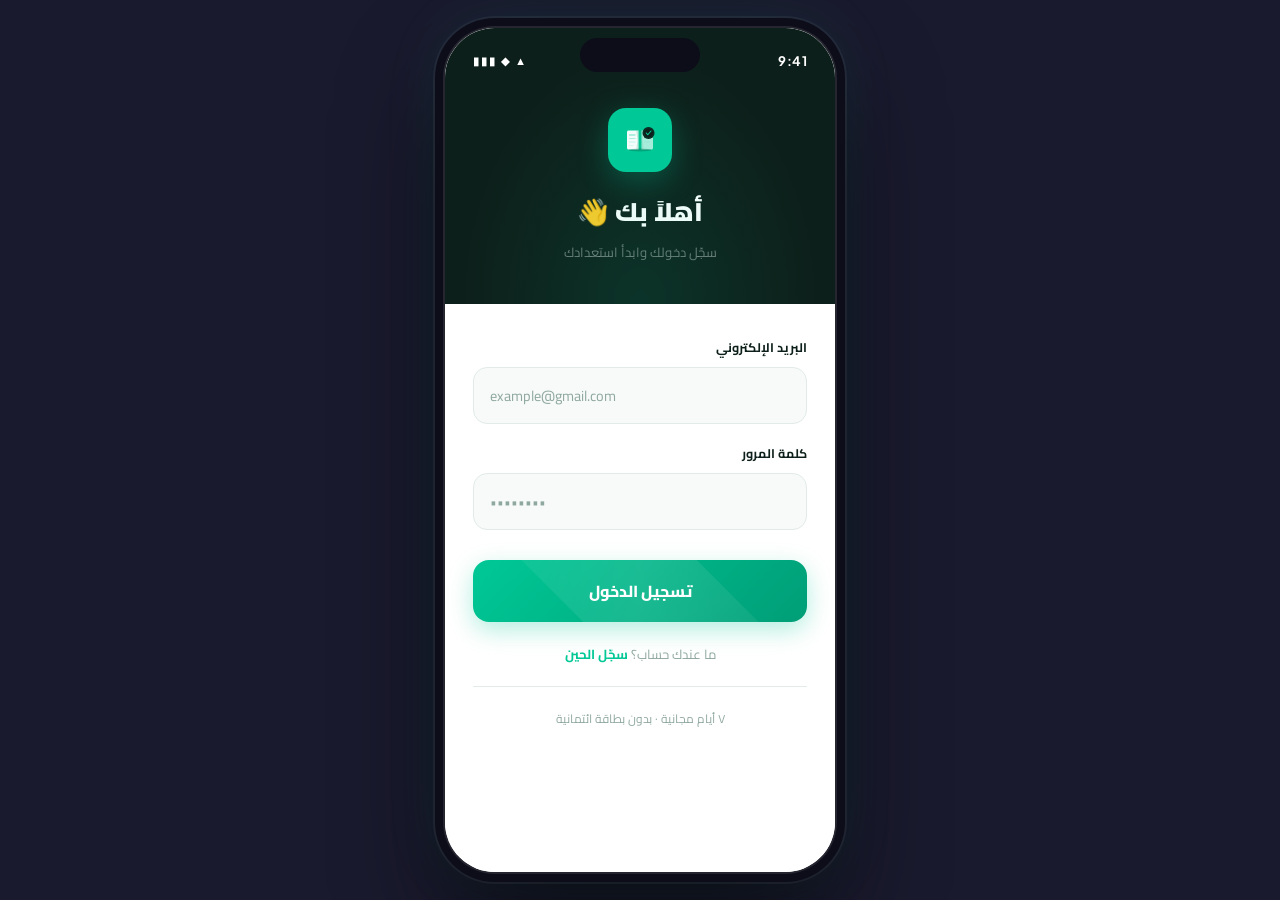
==== commit e85a56ed: "Updated login page logo to match the book icon design" ====
--- a/login.html
+++ b/login.html
@@ -18,7 +18,33 @@
     </div>
     <div class="screen-body" style="padding-top:0;">
       <div class="login-top">
-        <div class="login-icon">ت</div>
+        <div class="login-icon">
+          <svg class="book-svg" width="40" height="40" viewBox="0 0 80 80" fill="none">
+            <!-- left page -->
+            <path d="M14 24C14 22.3 15.3 21 17 21H37V59H17C15.3 59 14 57.7 14 56V24Z" fill="white" opacity="0.95"/>
+            <path d="M34 21H37V59H34C32.8 59 32.2 57.8 32.8 56.8L35 40L32.8 23.2C32.2 22.2 32.8 21 34 21Z" fill="rgba(0,140,90,0.18)"/>
+            <!-- left lines -->
+            <line x1="19" y1="30" x2="30" y2="30" stroke="rgba(0,200,150,0.55)" stroke-width="2" stroke-linecap="round"/>
+            <line x1="19" y1="37" x2="30" y2="37" stroke="rgba(0,200,150,0.38)" stroke-width="1.5" stroke-linecap="round"/>
+            <line x1="19" y1="44" x2="30" y2="44" stroke="rgba(0,200,150,0.25)" stroke-width="1.5" stroke-linecap="round"/>
+            <line x1="19" y1="51" x2="26" y2="51" stroke="rgba(0,200,150,0.18)" stroke-width="1.2" stroke-linecap="round"/>
+            <!-- right page -->
+            <path d="M66 24C66 22.3 64.7 21 63 21H43V59H63C64.7 59 66 57.7 66 56V24Z" fill="white" opacity="0.65"/>
+            <path d="M46 21H43V59H46C47.2 59 47.8 57.8 47.2 56.8L45 40L47.2 23.2C47.8 22.2 47.2 21 46 21Z" fill="rgba(0,140,90,0.1)"/>
+            <!-- right lines -->
+            <line x1="50" y1="30" x2="61" y2="30" stroke="rgba(0,200,150,0.38)" stroke-width="2" stroke-linecap="round"/>
+            <line x1="50" y1="37" x2="61" y2="37" stroke="rgba(0,200,150,0.25)" stroke-width="1.5" stroke-linecap="round"/>
+            <line x1="50" y1="44" x2="58" y2="44" stroke="rgba(0,200,150,0.18)" stroke-width="1.2" stroke-linecap="round"/>
+            <!-- spine -->
+            <line x1="40" y1="21" x2="40" y2="59" stroke="rgba(0,120,70,0.2)" stroke-width="1.2"/>
+            <!-- shadow -->
+            <ellipse cx="40" cy="60" rx="23" ry="3" fill="rgba(0,0,0,0.18)"/>
+            <!-- badge -->
+            <circle cx="57" cy="26" r="12" fill="#0D1F1A"/>
+            <circle cx="57" cy="26" r="10" fill="#0D1F1A" stroke="rgba(0,200,150,0.25)" stroke-width="1"/>
+            <polyline points="52.5,26 55.5,29.5 62,22" stroke="#00C896" stroke-width="2.2" stroke-linecap="round" stroke-linejoin="round"/>
+          </svg>
+        </div>
         <div class="login-title">أهلاً بك 👋</div>
         <div class="login-sub">سجّل دخولك وابدأ استعدادك</div>
       </div>
